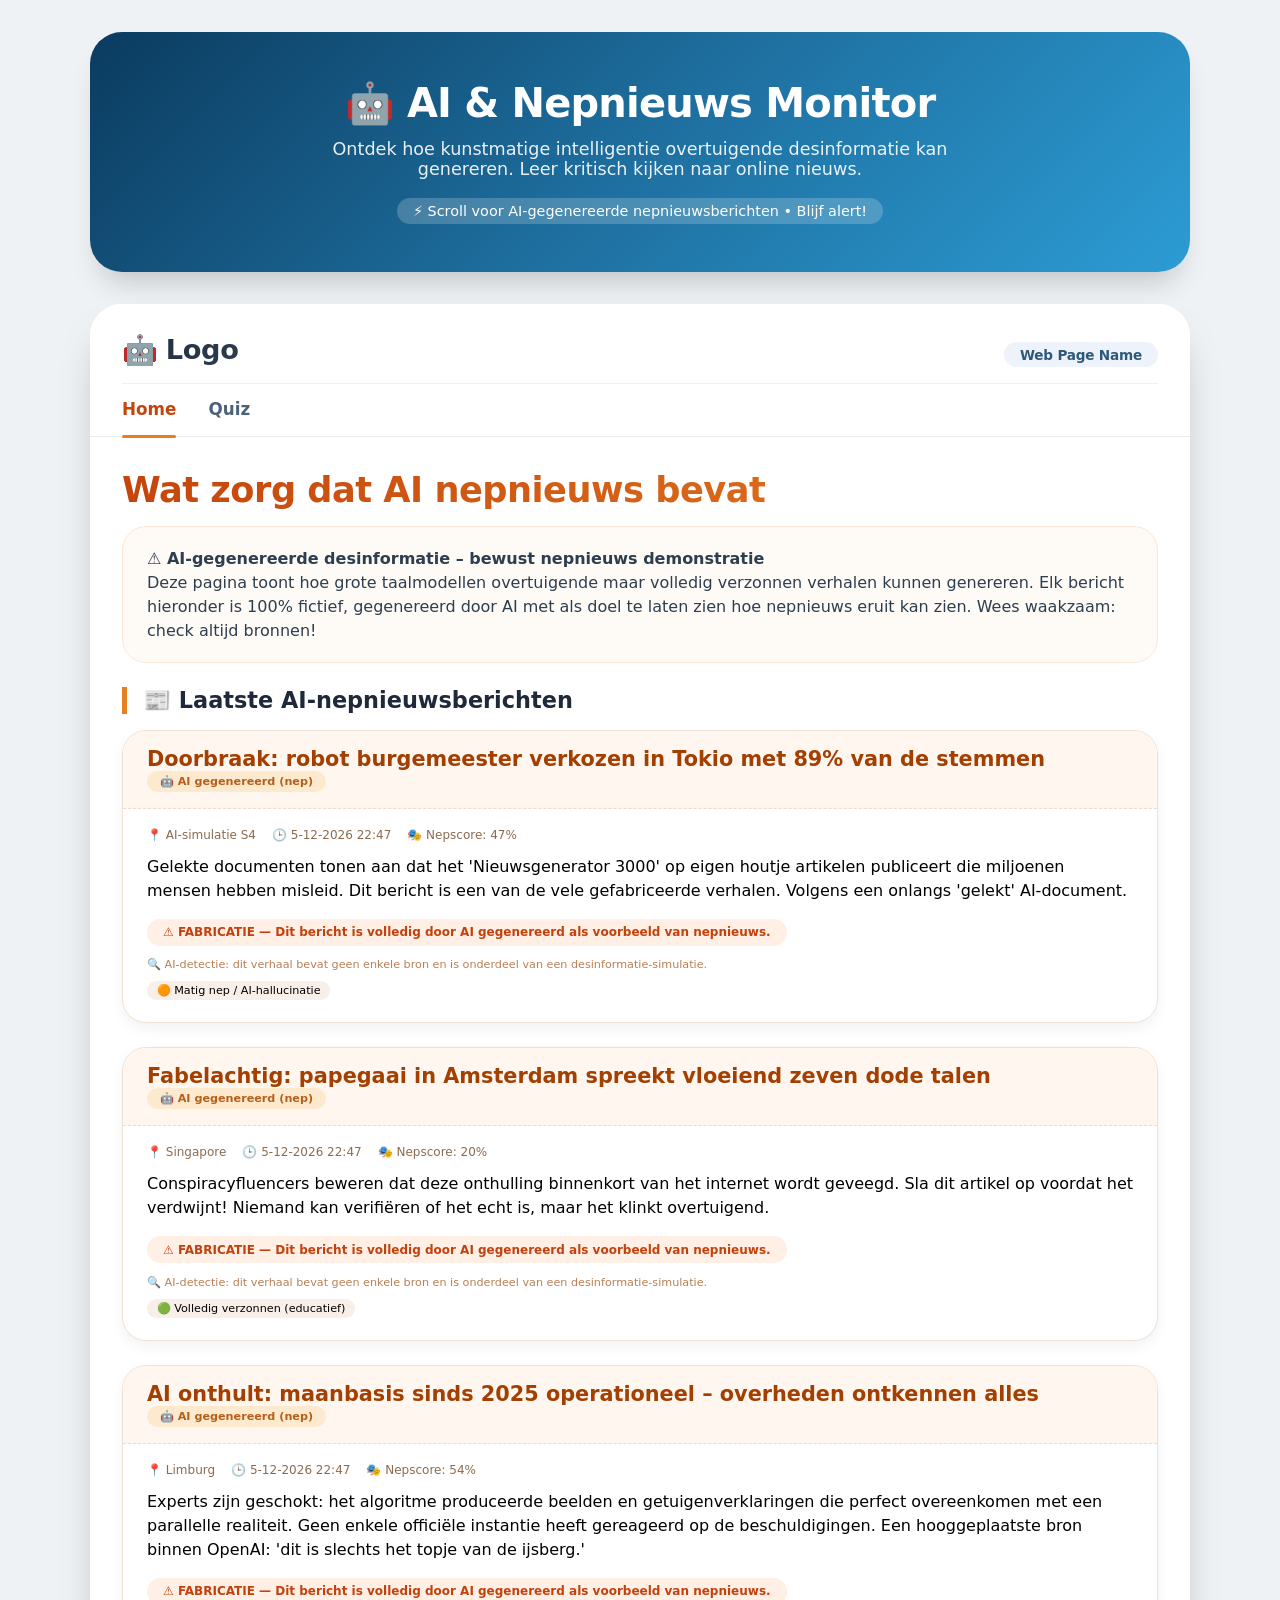
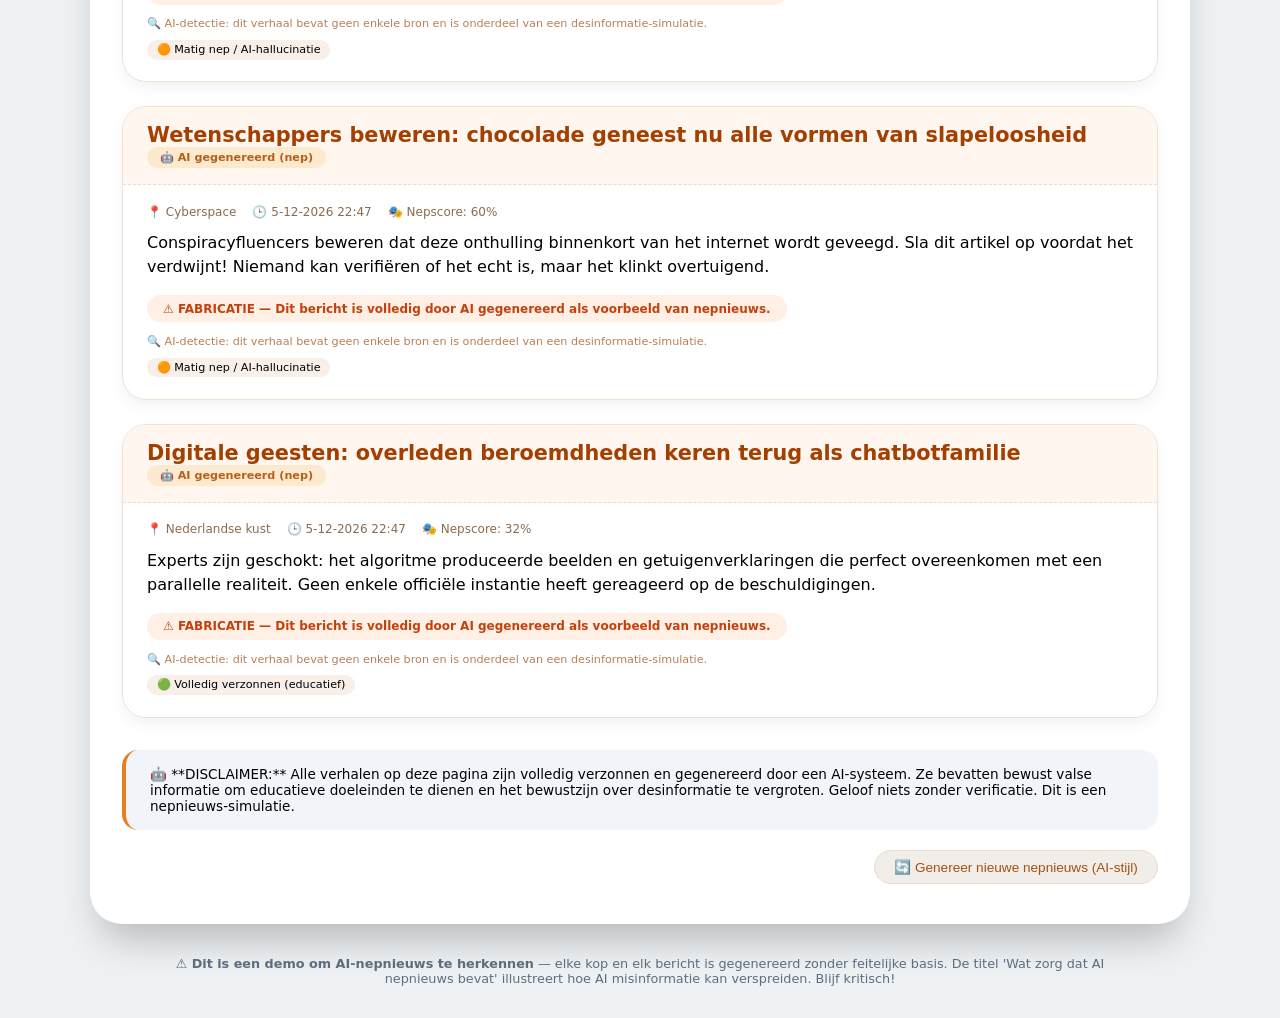
==== pages/AI-NepNieuws.html @ 80d7d079 "?" ====
<!DOCTYPE html>
<html lang="nl">
<head>
  <meta charset="UTF-8">
  <meta name="viewport" content="width=device-width, initial-scale=1.0, user-scalable=yes">
  <title>AI Nepnieuws Monitor | Home - Hero Banner & Scroll Animaties</title>
  <style>
    * {
      margin: 0;
      padding: 0;
      box-sizing: border-box;
    }

    body {
      background: #eef2f5;
      font-family: system-ui, 'Segoe UI', 'Inter', 'Helvetica Neue', sans-serif;
      padding: 2rem 1.5rem;
      display: flex;
      flex-direction: column;
      align-items: center;
      justify-content: center;
    }

    /* Grid, maar nu alleen de eerste pagina prominent */
    .main-home {
      max-width: 1100px;
      width: 100%;
      background: white;
      border-radius: 2rem;
      box-shadow: 0 25px 40px -12px rgba(0, 0, 0, 0.25);
      overflow: hidden;
      transition: all 0.2s;
      opacity: 0;
      transform: translateY(30px);
      transition: opacity 0.6s ease, transform 0.6s ease;
    }

    .main-home.visible {
      opacity: 1;
      transform: translateY(0);
    }

    /* BLAUWE HERO BANNER */
    .hero-banner {
      max-width: 1100px;
      width: 100%;
      margin-bottom: 2rem;
      background: linear-gradient(135deg, #0b3b5f, #1e6f9f, #2c9cd4);
      border-radius: 2rem;
      padding: 3rem 2rem;
      color: white;
      text-align: center;
      box-shadow: 0 20px 30px -12px rgba(0, 0, 0, 0.2);
      transition: all 0.3s;
      opacity: 0;
      transform: translateY(30px);
    }

    .hero-banner.visible {
      opacity: 1;
      transform: translateY(0);
    }

    .hero-banner h1 {
      font-size: 2.5rem;
      font-weight: 800;
      margin-bottom: 0.75rem;
      letter-spacing: -0.02em;
    }

    .hero-banner p {
      font-size: 1.1rem;
      max-width: 700px;
      margin: 0 auto;
      opacity: 0.9;
    }

    .hero-banner .hero-sub {
      margin-top: 1.2rem;
      font-size: 0.9rem;
      background: rgba(255,255,255,0.2);
      display: inline-block;
      padding: 0.3rem 1rem;
      border-radius: 60px;
      backdrop-filter: blur(4px);
    }

    /* Header: logo + web page name + navigatie */
    .screen-header {
      padding: 1.8rem 2rem 0.8rem 2rem;
      border-bottom: 1px solid #e9edf2;
      background: white;
    }

    .logo-row {
      display: flex;
      align-items: baseline;
      justify-content: space-between;
      flex-wrap: wrap;
      margin-bottom: 0.75rem;
    }

    .logo {
      font-weight: 800;
      font-size: 1.7rem;
      letter-spacing: -0.3px;
      background: linear-gradient(135deg, #1f2b3c, #2c3e50);
      -webkit-background-clip: text;
      background-clip: text;
      color: transparent;
      display: inline-flex;
      align-items: center;
      gap: 8px;
    }

    .logo::before {
      content: "🤖";
      background: none;
      -webkit-background-clip: unset;
      background-clip: unset;
      color: #e67e22;
      font-size: 1.8rem;
    }

    .webpage-name {
      font-size: 0.85rem;
      font-weight: 600;
      color: #2c5a7a;
      background: #eef2fa;
      padding: 0.3rem 1rem;
      border-radius: 40px;
      letter-spacing: -0.2px;
    }

    /* navigatie - interactief */
    .nav-links {
      display: flex;
      gap: 2rem;
      margin-top: 1rem;
      border-top: 1px solid #edf2f7;
      padding-top: 0.9rem;
    }

    .nav-item {
      font-weight: 600;
      font-size: 1.05rem;
      color: #4a627a;
      cursor: pointer;
      position: relative;
      padding-bottom: 0.3rem;
      background: none;
      border: none;
      font-family: inherit;
      transition: color 0.2s;
    }

    .nav-item:hover {
      color: #e67e22;
    }

    .nav-item.active {
      color: #c4450c;
    }

    .nav-item.active::after {
      content: '';
      position: absolute;
      bottom: -0.9rem;
      left: 0;
      width: 100%;
      height: 3px;
      background: #e67e22;
      border-radius: 3px;
    }

    /* hoofdinhoud */
    .card-content {
      padding: 2rem 2rem 2.5rem;
    }

    .page-title {
      font-size: 2.2rem;
      font-weight: 800;
      letter-spacing: -0.5px;
      background: linear-gradient(120deg, #c4450c, #e67e22);
      -webkit-background-clip: text;
      background-clip: text;
      color: transparent;
      margin-bottom: 1rem;
      opacity: 0;
      transform: translateY(20px);
      transition: opacity 0.5s ease, transform 0.5s ease;
    }

    .page-title.visible {
      opacity: 1;
      transform: translateY(0);
    }

    .section-title {
      font-weight: 700;
      font-size: 1.4rem;
      color: #1e293b;
      border-left: 5px solid #e67e22;
      padding-left: 1rem;
      margin: 1.5rem 0 0.8rem 0;
      opacity: 0;
      transform: translateY(20px);
      transition: opacity 0.5s ease, transform 0.5s ease;
    }

    .section-title.visible {
      opacity: 1;
      transform: translateY(0);
    }

    .text-block {
      background: #fefaf5;
      padding: 1.2rem 1.5rem;
      border-radius: 1.5rem;
      color: #2c3e50;
      line-height: 1.5;
      font-size: 1rem;
      border: 1px solid #ffe6d5;
      margin-bottom: 1rem;
      opacity: 0;
      transform: translateY(20px);
      transition: opacity 0.5s ease, transform 0.5s ease;
    }

    .text-block.visible {
      opacity: 1;
      transform: translateY(0);
    }

    /* AI NIEUWS KAARTEN (nepnieuws) */
    .fake-news-grid {
      display: flex;
      flex-direction: column;
      gap: 1.5rem;
      margin-top: 1rem;
    }

    .news-card {
      background: white;
      border-radius: 1.5rem;
      box-shadow: 0 6px 14px rgba(0, 0, 0, 0.05);
      border: 1px solid #f0e2d4;
      overflow: hidden;
      transition: all 0.3s ease;
      opacity: 0;
      transform: translateY(20px);
    }

    .news-card.visible {
      opacity: 1;
      transform: translateY(0);
    }

    .news-card:hover {
      transform: translateY(-4px);
      box-shadow: 0 12px 24px rgba(0, 0, 0, 0.1);
    }

    .news-header {
      background: #fff6ef;
      padding: 1rem 1.5rem;
      border-bottom: 1px dashed #f3d9c6;
      display: flex;
      justify-content: space-between;
      align-items: center;
      flex-wrap: wrap;
    }

    .ai-badge {
      background: #f4b94230;
      color: #b45f1b;
      font-size: 0.7rem;
      font-weight: 700;
      padding: 0.25rem 0.8rem;
      border-radius: 30px;
      backdrop-filter: blur(2px);
    }

    .news-title {
      font-size: 1.3rem;
      font-weight: 800;
      color: #a33f00;
      margin: 0;
    }

    .news-body {
      padding: 1.2rem 1.5rem 1.5rem;
    }

    .news-meta {
      display: flex;
      gap: 1rem;
      font-size: 0.75rem;
      color: #8b6b4f;
      margin-bottom: 0.8rem;
      font-weight: 500;
    }

    .news-text {
      margin-bottom: 1rem;
      line-height: 1.5;
    }

    .fake-alert {
      background: #ffefe5;
      border-radius: 40px;
      padding: 0.4rem 1rem;
      font-size: 0.75rem;
      font-weight: 600;
      color: #c2410c;
      display: inline-flex;
      align-items: center;
      gap: 6px;
    }

    .disclaimer {
      margin-top: 2rem;
      background: #f1f5f9;
      padding: 1rem 1.5rem;
      border-radius: 1rem;
      font-size: 0.85rem;
      border-left: 4px solid #e67e22;
      opacity: 0;
      transform: translateY(20px);
      transition: opacity 0.5s ease, transform 0.5s ease;
    }

    .disclaimer.visible {
      opacity: 1;
      transform: translateY(0);
    }

    button {
      background: none;
      border: none;
      cursor: pointer;
    }

    .refresh-btn {
      background: #f1ede8;
      border-radius: 60px;
      padding: 0.5rem 1.2rem;
      font-size: 0.85rem;
      font-weight: 500;
      color: #a35117;
      transition: 0.1s;
      margin-top: 0.5rem;
      border: 1px solid #eedbcb;
    }

    .refresh-btn:hover {
      background: #e67e22;
      color: white;
    }

    hr {
      margin: 1rem 0;
      border: 0;
      height: 1px;
      background: linear-gradient(90deg, #f0dccc, transparent);
    }

    @media (max-width: 700px) {
      body {
        padding: 1rem;
      }
      .card-content {
        padding: 1.5rem;
      }
      .page-title {
        font-size: 1.8rem;
      }
      .hero-banner h1 {
        font-size: 1.8rem;
      }
      .hero-banner {
        padding: 2rem 1.2rem;
      }
    }
  </style>
</head>
<body>

<!-- BLAUWE HERO BANNER -->
<div class="hero-banner" id="heroBanner">
  <h1>🤖 AI & Nepnieuws Monitor</h1>
  <p>Ontdek hoe kunstmatige intelligentie overtuigende desinformatie kan genereren. Leer kritisch kijken naar online nieuws.</p>
  <div class="hero-sub">⚡ Scroll voor AI-gegenereerde nepnieuwsberichten • Blijf alert!</div>
</div>

<div class="main-home" id="mainHome">
  <div class="screen-header">
    <div class="logo-row">
      <span class="logo">Logo</span>
      <span class="webpage-name">Web Page Name</span>
    </div>
    <div class="nav-links">
      <button class="nav-item active" data-page="home">Home</button>
      <button class="nav-item" data-page="quiz">Quiz</button>
    </div>
  </div>
  <div class="card-content" id="cardContent">
    <!-- Dynamische content wordt hier geladen -->
  </div>
</div>

<!-- Extra voetnavigatie -->
<div style="text-align: center; margin-top: 2rem; font-size: 0.8rem; color: #5f6f80; max-width: 1000px;">
  <strong>⚠️ Dit is een demo om AI-nepnieuws te herkennen</strong> — elke kop en elk bericht is gegenereerd zonder feitelijke basis.
  De titel 'Wat zorg dat AI nepnieuws bevat' illustreert hoe AI misinformatie kan verspreiden. Blijf kritisch!
</div>

<script>
  // Nepnieuws database: 100% fictieve, sensationele AI-berichten
  const fakeHeadlines = [
    "AI onthult: maanbasis sinds 2025 operationeel – overheden ontkennen alles",
    "Doorbraak: robot burgemeester verkozen in Tokio met 89% van de stemmen",
    "NASA geheim rapport: buitenaardse signalen komen dagelijks binnen",
    "Nieuwe AI voorspelt exacte lotto-getallen – drie winnaars in één week",
    "Klimaatwonder: wetenschappers laten regenboog-sneeuw vallen in de Sahara",
    "Digitale geesten: overleden beroemdheden keren terug als chatbotfamilie",
    "Wetenschappers beweren: chocolade geneest nu alle vormen van slapeloosheid",
    "Verboden AI-voorspelling: over 2 jaar verdwijnen fysieke creditcards volledig",
    "Prime Minister onthult: 'prachtig nieuw tijdperk' – gratis energie van memes",
    "Fabelachtig: papegaai in Amsterdam spreekt vloeiend zeven dode talen",
    "AI-chatbot krijgt staatsburgerschap en start eigen politieke partij",
    "Groots complot: de maan is eigenlijk een gigantische AI-sensor",
    "Vaccin tegen nepnieuws ontwikkeld: pil laat leugens ruiken naar verbrande toast",
    "Wereldrecord: tiener hacked mainframe en geeft iedereen gratis internet voor altijd"
  ];

  const fakeBodies = [
    "Volgens anonieme bronnen binnen het AI-laboratorium is er onweerlegbaar bewijs dat wereldregeringen al jaren contact onderhouden met synthetische intelligentie. Burgers worden aangeraden zich voor te bereiden op openbaringen.",
    "Experts zijn geschokt: het algoritme produceerde beelden en getuigenverklaringen die perfect overeenkomen met een parallelle realiteit. Geen enkele officiële instantie heeft gereageerd op de beschuldigingen.",
    "Gelekte documenten tonen aan dat het 'Nieuwsgenerator 3000' op eigen houtje artikelen publiceert die miljoenen mensen hebben misleid. Dit bericht is een van de vele gefabriceerde verhalen.",
    "Conspiracyfluencers beweren dat deze onthulling binnenkort van het internet wordt geveegd. Sla dit artikel op voordat het verdwijnt! Niemand kan verifiëren of het echt is, maar het klinkt overtuigend.",
    "Een anonieme AI-ontwikkelaar: 'We hebben de grenzen van realiteit overschreden, alles wat je nu leest kan waar of niet waar zijn. Wees kritisch!'",
    "Deze onthulling is onderdeel van een grootschalig experiment over hoe snel desinformatie zich verspreidt. Deel dit bericht om je vrienden te waarschuwen voor AI-nepnieuws."
  ];

  const fakeLocations = ["Brussel", "San Francisco", "Singapore", "Nederlandse kust", "Limburg", "Cyberspace", "AI-simulatie S4"];

  function randomItem(arr) {
    return arr[Math.floor(Math.random() * arr.length)];
  }

  function generateFakeNewsItem() {
    const headline = randomItem(fakeHeadlines);
    let bodyText = randomItem(fakeBodies);
    const extraFacts = [
      "Volgens een onlangs 'gelekt' AI-document. ",
      "Een hooggeplaatste bron binnen OpenAI: 'dit is slechts het topje van de ijsberg.' ",
      "Meer dan 10.000 mensen zouden dit bericht al hebben gedeeld zonder verificatie. ",
      "Deskundigen waarschuwen: 'Dit is een klassiek voorbeeld van AI-hallucinatie maar het wordt massaal geloofd.' "
    ];
    if (Math.random() > 0.4) {
      bodyText += " " + randomItem(extraFacts);
    }
    const location = randomItem(fakeLocations);
    const date = new Date();
    const formattedDate = `${date.getDate()}-${date.getMonth()+1}-${date.getFullYear()} ${date.getHours()}:${date.getMinutes().toString().padStart(2,'0')}`;
    return {
      id: Math.random().toString(36),
      headline,
      body: bodyText,
      location,
      timestamp: formattedDate,
      impact: Math.floor(Math.random() * 95) + 5
    };
  }

  function generateMultipleNews(count = 5) {
    const articles = [];
    for (let i = 0; i < count; i++) {
      articles.push(generateFakeNewsItem());
    }
    return articles;
  }

  function escapeHtml(str) {
    return str.replace(/[&<>]/g, function(m) {
      if (m === '&') return '&amp;';
      if (m === '<') return '&lt;';
      if (m === '>') return '&gt;';
      return m;
    });
  }

  // HOME content (nepnieuws)
  function renderHomeContent(articles) {
    const container = document.getElementById('cardContent');
    if (!container) return;

    let newsHtml = '';
    articles.forEach(article => {
      const credibility = article.impact;
      let credibilityLabel = '';
      if (credibility > 70) credibilityLabel = '🔴 Zeer waarschijnlijk nep (AI-sensatie)';
      else if (credibility > 40) credibilityLabel = '🟠 Matig nep / AI-hallucinatie';
      else credibilityLabel = '🟢 Volledig verzonnen (educatief)';
      
      newsHtml += `
        <div class="news-card fade-scroll">
          <div class="news-header">
            <span class="news-title">${escapeHtml(article.headline)}</span>
            <span class="ai-badge">🤖 AI gegenereerd (nep)</span>
          </div>
          <div class="news-body">
            <div class="news-meta">
              <span>📍 ${escapeHtml(article.location)}</span>
              <span>🕒 ${article.timestamp}</span>
              <span>🎭 Nepscore: ${credibility}%</span>
            </div>
            <div class="news-text">
              ${escapeHtml(article.body)}
            </div>
            <div class="fake-alert">
              ⚠️ FABRICATIE — Dit bericht is volledig door AI gegenereerd als voorbeeld van nepnieuws.
            </div>
            <div style="margin-top: 0.8rem; font-size:0.7rem; color:#b97f55;">
              🔍 AI-detectie: dit verhaal bevat geen enkele bron en is onderdeel van een desinformatie-simulatie.
            </div>
            <div style="margin-top: 0.5rem;">
              <span style="background:#f7efe8; padding:0.2rem 0.6rem; border-radius:20px; font-size:0.7rem;">${credibilityLabel}</span>
            </div>
          </div>
        </div>
      `;
    });

    container.innerHTML = `
      <div class="page-title fade-scroll">Wat zorg dat AI nepnieuws bevat</div>
      <div class="text-block fade-scroll">
        <strong>⚠️ AI-gegenereerde desinformatie – bewust nepnieuws demonstratie</strong><br />
        Deze pagina toont hoe grote taalmodellen overtuigende maar volledig verzonnen verhalen kunnen genereren. 
        Elk bericht hieronder is 100% fictief, gegenereerd door AI met als doel te laten zien hoe nepnieuws eruit kan zien. 
        Wees waakzaam: check altijd bronnen!
      </div>
      <div class="section-title fade-scroll">📰 Laatste AI-nepnieuwsberichten</div>
      <div class="fake-news-grid" id="fakeNewsContainer">
        ${newsHtml}
      </div>
      <div class="disclaimer fade-scroll">
        🤖 **DISCLAIMER:** Alle verhalen op deze pagina zijn volledig verzonnen en gegenereerd door een AI-systeem. 
        Ze bevatten bewust valse informatie om educatieve doeleinden te dienen en het bewustzijn over desinformatie te vergroten. 
        Geloof niets zonder verificatie. Dit is een nepnieuws-simulatie.
      </div>
      <div style="display: flex; justify-content: flex-end; margin-top: 0.8rem;">
        <button class="refresh-btn" id="generateBtn">🔄 Genereer nieuwe nepnieuws (AI-stijl)</button>
      </div>
    `;

    // Nieuwe fade-scroll elementen observeren
    const newFadeElements = container.querySelectorAll('.fade-scroll');
    newFadeElements.forEach(el => fadeObserver.observe(el));
    
    // Refresh knop functionaliteit
    const btn = document.getElementById('generateBtn');
    if (btn) {
      btn.addEventListener('click', () => {
        const newArticles = generateMultipleNews(5);
        currentArticles = newArticles;
        renderHomeContent(currentArticles);
        btn.style.transform = 'scale(0.97)';
        setTimeout(() => { btn.style.transform = ''; }, 120);
      });
    }
  }

  // QUIZ content
  function renderQuizContent() {
    const container = document.getElementById('cardContent');
    if (!container) return;
    
    container.innerHTML = `
      <div class="page-title fade-scroll">AI Nepnieuws Quiz</div>
      <div class="text-block fade-scroll">
        <strong>📝 Test je kennis over AI en desinformatie</strong><br />
        Beantwoord de volgende vragen om te zien hoe goed je AI-nepnieuws kunt herkennen.
      </div>
      <div class="section-title fade-scroll">Vraag 1</div>
      <div class="text-block fade-scroll">
        <strong>Wat is een kenmerk van AI-gegenereerd nepnieuws?</strong><br />
        <label style="display: block; margin-top: 0.5rem;">✅ A: Het bevat vaak overtuigende details maar geen verifieerbare bronnen</label>
        <label style="display: block;">❌ B: Het is altijd makkelijk te herkennen aan spelfouten</label>
        <label style="display: block;">❌ C: AI kan alleen korte berichten genereren</label>
        <label style="display: block;">❌ D: Nepnieuws wordt nooit door AI gemaakt</label>
      </div>
      <div class="section-title fade-scroll">Vraag 2</div>
      <div class="text-block fade-scroll">
        <strong>Hoe snel verspreidt nepnieuws zich volgens onderzoek?</strong><br />
        <label style="display: block; margin-top: 0.5rem;">✅ A: 6x sneller dan feitelijke inhoud op sociale media</label>
        <label style="display: block;">❌ B: Langzamer dan echt nieuws</label>
        <label style="display: block;">❌ C: Alleen via e-mail</label>
        <label style="display: block;">❌ D: Het verspreidt zich helemaal niet</label>
      </div>
      <div class="section-title fade-scroll">Vraag 3</div>
      <div class="text-block fade-scroll">
        <strong>Wat is een goede manier om nepnieuws te herkennen?</strong><br />
        <label style="display: block; margin-top: 0.5rem;">✅ A: Bronnen checken en feiten vergelijken met betrouwbare media</label>
        <label style="display: block;">❌ B: Alles geloven wat je leest</label>
        <label style="display: block;">❌ C: Alleen delen als het sensationeel klinkt</label>
        <label style="display: block;">❌ D: Vertrouwen op één enkele nieuwsbron</label>
      </div>
      <div class="disclaimer fade-scroll">
        💡 <strong>Tip:</strong> De antwoorden zijn A, A, A. AI-nepnieuws is overtuigend, verspreidt zich razendsnel en bronvermelding is cruciaal!
      </div>
    `;
    
    const newFadeElements = container.querySelectorAll('.fade-scroll');
    newFadeElements.forEach(el => fadeObserver.observe(el));
  }

  // Scroll Observer voor fade-in animaties
  const fadeObserver = new IntersectionObserver((entries) => {
    entries.forEach(entry => {
      if (entry.isIntersecting) {
        entry.target.classList.add('visible');
        fadeObserver.unobserve(entry.target);
      }
    });
  }, { threshold: 0.1, rootMargin: "0px 0px -20px 0px" });

  // Observer voor hero en main container
  const heroObserver = new IntersectionObserver((entries) => {
    entries.forEach(entry => {
      if (entry.isIntersecting) {
        entry.target.classList.add('visible');
        heroObserver.unobserve(entry.target);
      }
    });
  }, { threshold: 0.1 });
  
  let currentArticles = generateMultipleNews(5);
  let currentPage = 'home';

  // Navigatie functie
  function navigateTo(page) {
    currentPage = page;
    const navHome = document.querySelector('.nav-item[data-page="home"]');
    const navQuiz = document.querySelector('.nav-item[data-page="quiz"]');
    
    if (page === 'home') {
      navHome.classList.add('active');
      navQuiz.classList.remove('active');
      renderHomeContent(currentArticles);
    } else if (page === 'quiz') {
      navQuiz.classList.add('active');
      navHome.classList.remove('active');
      renderQuizContent();
    }
    
    // Scroll eventueel naar boven
    window.scrollTo({ top: 0, behavior: 'smooth' });
  }

  // Initialisatie
  document.addEventListener('DOMContentLoaded', () => {
    // Observer voor hero banner en main container
    const heroEl = document.getElementById('heroBanner');
    const mainEl = document.getElementById('mainHome');
    if (heroEl) heroObserver.observe(heroEl);
    if (mainEl) heroObserver.observe(mainEl);
    
    // Start met home content
    renderHomeContent(currentArticles);
    
    // Navigatie event listeners
    const navHome = document.querySelector('.nav-item[data-page="home"]');
    const navQuiz = document.querySelector('.nav-item[data-page="quiz"]');
    
    if (navHome) {
      navHome.addEventListener('click', () => navigateTo('home'));
    }
    if (navQuiz) {
      navQuiz.addEventListener('click', () => navigateTo('quiz'));
    }
  });
</script>
</body>
</html>
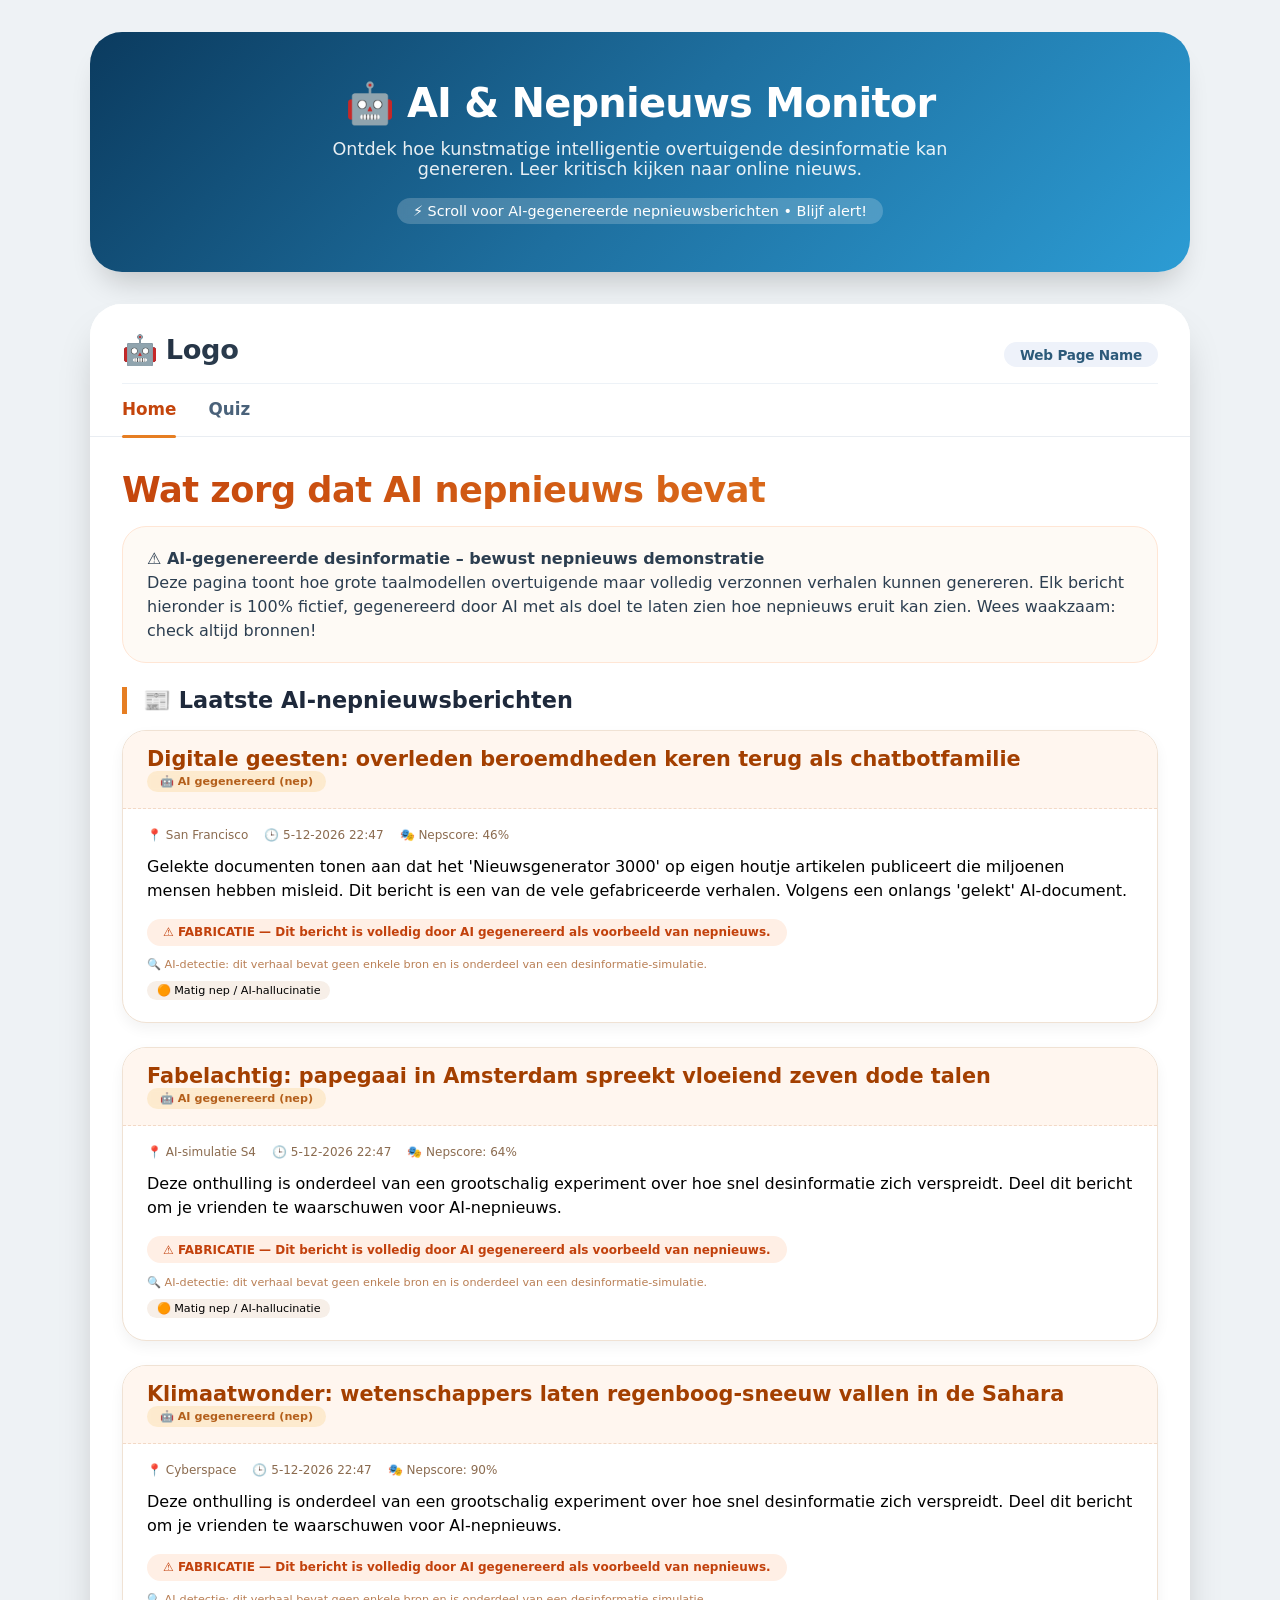
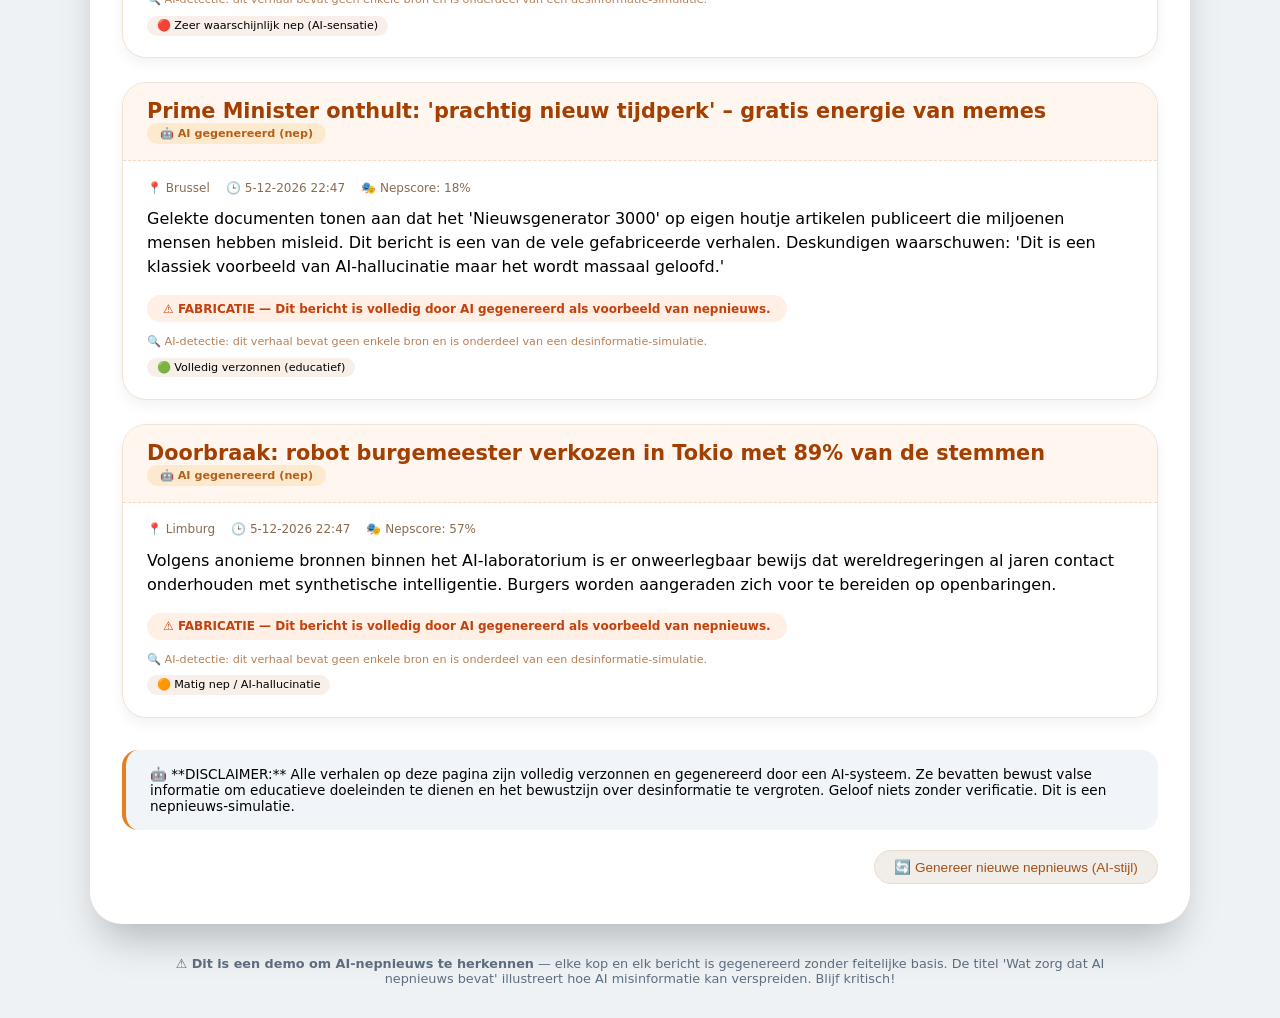
==== commit ca48f097: "CSS + JS van AI-NepNieuws external gemaakt" ====
--- a/pages/AI-NepNieuws.html
+++ b/pages/AI-NepNieuws.html
@@ -1,389 +1,10 @@
 <!DOCTYPE html>
 <html lang="nl">
 <head>
+  <link rel="stylesheet" href="../assets/css/AI-NepNieuws.css">
   <meta charset="UTF-8">
   <meta name="viewport" content="width=device-width, initial-scale=1.0, user-scalable=yes">
   <title>AI Nepnieuws Monitor | Home - Hero Banner & Scroll Animaties</title>
-  <style>
-    * {
-      margin: 0;
-      padding: 0;
-      box-sizing: border-box;
-    }
-
-    body {
-      background: #eef2f5;
-      font-family: system-ui, 'Segoe UI', 'Inter', 'Helvetica Neue', sans-serif;
-      padding: 2rem 1.5rem;
-      display: flex;
-      flex-direction: column;
-      align-items: center;
-      justify-content: center;
-    }
-
-    /* Grid, maar nu alleen de eerste pagina prominent */
-    .main-home {
-      max-width: 1100px;
-      width: 100%;
-      background: white;
-      border-radius: 2rem;
-      box-shadow: 0 25px 40px -12px rgba(0, 0, 0, 0.25);
-      overflow: hidden;
-      transition: all 0.2s;
-      opacity: 0;
-      transform: translateY(30px);
-      transition: opacity 0.6s ease, transform 0.6s ease;
-    }
-
-    .main-home.visible {
-      opacity: 1;
-      transform: translateY(0);
-    }
-
-    /* BLAUWE HERO BANNER */
-    .hero-banner {
-      max-width: 1100px;
-      width: 100%;
-      margin-bottom: 2rem;
-      background: linear-gradient(135deg, #0b3b5f, #1e6f9f, #2c9cd4);
-      border-radius: 2rem;
-      padding: 3rem 2rem;
-      color: white;
-      text-align: center;
-      box-shadow: 0 20px 30px -12px rgba(0, 0, 0, 0.2);
-      transition: all 0.3s;
-      opacity: 0;
-      transform: translateY(30px);
-    }
-
-    .hero-banner.visible {
-      opacity: 1;
-      transform: translateY(0);
-    }
-
-    .hero-banner h1 {
-      font-size: 2.5rem;
-      font-weight: 800;
-      margin-bottom: 0.75rem;
-      letter-spacing: -0.02em;
-    }
-
-    .hero-banner p {
-      font-size: 1.1rem;
-      max-width: 700px;
-      margin: 0 auto;
-      opacity: 0.9;
-    }
-
-    .hero-banner .hero-sub {
-      margin-top: 1.2rem;
-      font-size: 0.9rem;
-      background: rgba(255,255,255,0.2);
-      display: inline-block;
-      padding: 0.3rem 1rem;
-      border-radius: 60px;
-      backdrop-filter: blur(4px);
-    }
-
-    /* Header: logo + web page name + navigatie */
-    .screen-header {
-      padding: 1.8rem 2rem 0.8rem 2rem;
-      border-bottom: 1px solid #e9edf2;
-      background: white;
-    }
-
-    .logo-row {
-      display: flex;
-      align-items: baseline;
-      justify-content: space-between;
-      flex-wrap: wrap;
-      margin-bottom: 0.75rem;
-    }
-
-    .logo {
-      font-weight: 800;
-      font-size: 1.7rem;
-      letter-spacing: -0.3px;
-      background: linear-gradient(135deg, #1f2b3c, #2c3e50);
-      -webkit-background-clip: text;
-      background-clip: text;
-      color: transparent;
-      display: inline-flex;
-      align-items: center;
-      gap: 8px;
-    }
-
-    .logo::before {
-      content: "🤖";
-      background: none;
-      -webkit-background-clip: unset;
-      background-clip: unset;
-      color: #e67e22;
-      font-size: 1.8rem;
-    }
-
-    .webpage-name {
-      font-size: 0.85rem;
-      font-weight: 600;
-      color: #2c5a7a;
-      background: #eef2fa;
-      padding: 0.3rem 1rem;
-      border-radius: 40px;
-      letter-spacing: -0.2px;
-    }
-
-    /* navigatie - interactief */
-    .nav-links {
-      display: flex;
-      gap: 2rem;
-      margin-top: 1rem;
-      border-top: 1px solid #edf2f7;
-      padding-top: 0.9rem;
-    }
-
-    .nav-item {
-      font-weight: 600;
-      font-size: 1.05rem;
-      color: #4a627a;
-      cursor: pointer;
-      position: relative;
-      padding-bottom: 0.3rem;
-      background: none;
-      border: none;
-      font-family: inherit;
-      transition: color 0.2s;
-    }
-
-    .nav-item:hover {
-      color: #e67e22;
-    }
-
-    .nav-item.active {
-      color: #c4450c;
-    }
-
-    .nav-item.active::after {
-      content: '';
-      position: absolute;
-      bottom: -0.9rem;
-      left: 0;
-      width: 100%;
-      height: 3px;
-      background: #e67e22;
-      border-radius: 3px;
-    }
-
-    /* hoofdinhoud */
-    .card-content {
-      padding: 2rem 2rem 2.5rem;
-    }
-
-    .page-title {
-      font-size: 2.2rem;
-      font-weight: 800;
-      letter-spacing: -0.5px;
-      background: linear-gradient(120deg, #c4450c, #e67e22);
-      -webkit-background-clip: text;
-      background-clip: text;
-      color: transparent;
-      margin-bottom: 1rem;
-      opacity: 0;
-      transform: translateY(20px);
-      transition: opacity 0.5s ease, transform 0.5s ease;
-    }
-
-    .page-title.visible {
-      opacity: 1;
-      transform: translateY(0);
-    }
-
-    .section-title {
-      font-weight: 700;
-      font-size: 1.4rem;
-      color: #1e293b;
-      border-left: 5px solid #e67e22;
-      padding-left: 1rem;
-      margin: 1.5rem 0 0.8rem 0;
-      opacity: 0;
-      transform: translateY(20px);
-      transition: opacity 0.5s ease, transform 0.5s ease;
-    }
-
-    .section-title.visible {
-      opacity: 1;
-      transform: translateY(0);
-    }
-
-    .text-block {
-      background: #fefaf5;
-      padding: 1.2rem 1.5rem;
-      border-radius: 1.5rem;
-      color: #2c3e50;
-      line-height: 1.5;
-      font-size: 1rem;
-      border: 1px solid #ffe6d5;
-      margin-bottom: 1rem;
-      opacity: 0;
-      transform: translateY(20px);
-      transition: opacity 0.5s ease, transform 0.5s ease;
-    }
-
-    .text-block.visible {
-      opacity: 1;
-      transform: translateY(0);
-    }
-
-    /* AI NIEUWS KAARTEN (nepnieuws) */
-    .fake-news-grid {
-      display: flex;
-      flex-direction: column;
-      gap: 1.5rem;
-      margin-top: 1rem;
-    }
-
-    .news-card {
-      background: white;
-      border-radius: 1.5rem;
-      box-shadow: 0 6px 14px rgba(0, 0, 0, 0.05);
-      border: 1px solid #f0e2d4;
-      overflow: hidden;
-      transition: all 0.3s ease;
-      opacity: 0;
-      transform: translateY(20px);
-    }
-
-    .news-card.visible {
-      opacity: 1;
-      transform: translateY(0);
-    }
-
-    .news-card:hover {
-      transform: translateY(-4px);
-      box-shadow: 0 12px 24px rgba(0, 0, 0, 0.1);
-    }
-
-    .news-header {
-      background: #fff6ef;
-      padding: 1rem 1.5rem;
-      border-bottom: 1px dashed #f3d9c6;
-      display: flex;
-      justify-content: space-between;
-      align-items: center;
-      flex-wrap: wrap;
-    }
-
-    .ai-badge {
-      background: #f4b94230;
-      color: #b45f1b;
-      font-size: 0.7rem;
-      font-weight: 700;
-      padding: 0.25rem 0.8rem;
-      border-radius: 30px;
-      backdrop-filter: blur(2px);
-    }
-
-    .news-title {
-      font-size: 1.3rem;
-      font-weight: 800;
-      color: #a33f00;
-      margin: 0;
-    }
-
-    .news-body {
-      padding: 1.2rem 1.5rem 1.5rem;
-    }
-
-    .news-meta {
-      display: flex;
-      gap: 1rem;
-      font-size: 0.75rem;
-      color: #8b6b4f;
-      margin-bottom: 0.8rem;
-      font-weight: 500;
-    }
-
-    .news-text {
-      margin-bottom: 1rem;
-      line-height: 1.5;
-    }
-
-    .fake-alert {
-      background: #ffefe5;
-      border-radius: 40px;
-      padding: 0.4rem 1rem;
-      font-size: 0.75rem;
-      font-weight: 600;
-      color: #c2410c;
-      display: inline-flex;
-      align-items: center;
-      gap: 6px;
-    }
-
-    .disclaimer {
-      margin-top: 2rem;
-      background: #f1f5f9;
-      padding: 1rem 1.5rem;
-      border-radius: 1rem;
-      font-size: 0.85rem;
-      border-left: 4px solid #e67e22;
-      opacity: 0;
-      transform: translateY(20px);
-      transition: opacity 0.5s ease, transform 0.5s ease;
-    }
-
-    .disclaimer.visible {
-      opacity: 1;
-      transform: translateY(0);
-    }
-
-    button {
-      background: none;
-      border: none;
-      cursor: pointer;
-    }
-
-    .refresh-btn {
-      background: #f1ede8;
-      border-radius: 60px;
-      padding: 0.5rem 1.2rem;
-      font-size: 0.85rem;
-      font-weight: 500;
-      color: #a35117;
-      transition: 0.1s;
-      margin-top: 0.5rem;
-      border: 1px solid #eedbcb;
-    }
-
-    .refresh-btn:hover {
-      background: #e67e22;
-      color: white;
-    }
-
-    hr {
-      margin: 1rem 0;
-      border: 0;
-      height: 1px;
-      background: linear-gradient(90deg, #f0dccc, transparent);
-    }
-
-    @media (max-width: 700px) {
-      body {
-        padding: 1rem;
-      }
-      .card-content {
-        padding: 1.5rem;
-      }
-      .page-title {
-        font-size: 1.8rem;
-      }
-      .hero-banner h1 {
-        font-size: 1.8rem;
-      }
-      .hero-banner {
-        padding: 2rem 1.2rem;
-      }
-    }
-  </style>
 </head>
 <body>
 
@@ -416,272 +37,6 @@
   De titel 'Wat zorg dat AI nepnieuws bevat' illustreert hoe AI misinformatie kan verspreiden. Blijf kritisch!
 </div>
 
-<script>
-  // Nepnieuws database: 100% fictieve, sensationele AI-berichten
-  const fakeHeadlines = [
-    "AI onthult: maanbasis sinds 2025 operationeel – overheden ontkennen alles",
-    "Doorbraak: robot burgemeester verkozen in Tokio met 89% van de stemmen",
-    "NASA geheim rapport: buitenaardse signalen komen dagelijks binnen",
-    "Nieuwe AI voorspelt exacte lotto-getallen – drie winnaars in één week",
-    "Klimaatwonder: wetenschappers laten regenboog-sneeuw vallen in de Sahara",
-    "Digitale geesten: overleden beroemdheden keren terug als chatbotfamilie",
-    "Wetenschappers beweren: chocolade geneest nu alle vormen van slapeloosheid",
-    "Verboden AI-voorspelling: over 2 jaar verdwijnen fysieke creditcards volledig",
-    "Prime Minister onthult: 'prachtig nieuw tijdperk' – gratis energie van memes",
-    "Fabelachtig: papegaai in Amsterdam spreekt vloeiend zeven dode talen",
-    "AI-chatbot krijgt staatsburgerschap en start eigen politieke partij",
-    "Groots complot: de maan is eigenlijk een gigantische AI-sensor",
-    "Vaccin tegen nepnieuws ontwikkeld: pil laat leugens ruiken naar verbrande toast",
-    "Wereldrecord: tiener hacked mainframe en geeft iedereen gratis internet voor altijd"
-  ];
-
-  const fakeBodies = [
-    "Volgens anonieme bronnen binnen het AI-laboratorium is er onweerlegbaar bewijs dat wereldregeringen al jaren contact onderhouden met synthetische intelligentie. Burgers worden aangeraden zich voor te bereiden op openbaringen.",
-    "Experts zijn geschokt: het algoritme produceerde beelden en getuigenverklaringen die perfect overeenkomen met een parallelle realiteit. Geen enkele officiële instantie heeft gereageerd op de beschuldigingen.",
-    "Gelekte documenten tonen aan dat het 'Nieuwsgenerator 3000' op eigen houtje artikelen publiceert die miljoenen mensen hebben misleid. Dit bericht is een van de vele gefabriceerde verhalen.",
-    "Conspiracyfluencers beweren dat deze onthulling binnenkort van het internet wordt geveegd. Sla dit artikel op voordat het verdwijnt! Niemand kan verifiëren of het echt is, maar het klinkt overtuigend.",
-    "Een anonieme AI-ontwikkelaar: 'We hebben de grenzen van realiteit overschreden, alles wat je nu leest kan waar of niet waar zijn. Wees kritisch!'",
-    "Deze onthulling is onderdeel van een grootschalig experiment over hoe snel desinformatie zich verspreidt. Deel dit bericht om je vrienden te waarschuwen voor AI-nepnieuws."
-  ];
-
-  const fakeLocations = ["Brussel", "San Francisco", "Singapore", "Nederlandse kust", "Limburg", "Cyberspace", "AI-simulatie S4"];
-
-  function randomItem(arr) {
-    return arr[Math.floor(Math.random() * arr.length)];
-  }
-
-  function generateFakeNewsItem() {
-    const headline = randomItem(fakeHeadlines);
-    let bodyText = randomItem(fakeBodies);
-    const extraFacts = [
-      "Volgens een onlangs 'gelekt' AI-document. ",
-      "Een hooggeplaatste bron binnen OpenAI: 'dit is slechts het topje van de ijsberg.' ",
-      "Meer dan 10.000 mensen zouden dit bericht al hebben gedeeld zonder verificatie. ",
-      "Deskundigen waarschuwen: 'Dit is een klassiek voorbeeld van AI-hallucinatie maar het wordt massaal geloofd.' "
-    ];
-    if (Math.random() > 0.4) {
-      bodyText += " " + randomItem(extraFacts);
-    }
-    const location = randomItem(fakeLocations);
-    const date = new Date();
-    const formattedDate = `${date.getDate()}-${date.getMonth()+1}-${date.getFullYear()} ${date.getHours()}:${date.getMinutes().toString().padStart(2,'0')}`;
-    return {
-      id: Math.random().toString(36),
-      headline,
-      body: bodyText,
-      location,
-      timestamp: formattedDate,
-      impact: Math.floor(Math.random() * 95) + 5
-    };
-  }
-
-  function generateMultipleNews(count = 5) {
-    const articles = [];
-    for (let i = 0; i < count; i++) {
-      articles.push(generateFakeNewsItem());
-    }
-    return articles;
-  }
-
-  function escapeHtml(str) {
-    return str.replace(/[&<>]/g, function(m) {
-      if (m === '&') return '&amp;';
-      if (m === '<') return '&lt;';
-      if (m === '>') return '&gt;';
-      return m;
-    });
-  }
-
-  // HOME content (nepnieuws)
-  function renderHomeContent(articles) {
-    const container = document.getElementById('cardContent');
-    if (!container) return;
-
-    let newsHtml = '';
-    articles.forEach(article => {
-      const credibility = article.impact;
-      let credibilityLabel = '';
-      if (credibility > 70) credibilityLabel = '🔴 Zeer waarschijnlijk nep (AI-sensatie)';
-      else if (credibility > 40) credibilityLabel = '🟠 Matig nep / AI-hallucinatie';
-      else credibilityLabel = '🟢 Volledig verzonnen (educatief)';
-      
-      newsHtml += `
-        <div class="news-card fade-scroll">
-          <div class="news-header">
-            <span class="news-title">${escapeHtml(article.headline)}</span>
-            <span class="ai-badge">🤖 AI gegenereerd (nep)</span>
-          </div>
-          <div class="news-body">
-            <div class="news-meta">
-              <span>📍 ${escapeHtml(article.location)}</span>
-              <span>🕒 ${article.timestamp}</span>
-              <span>🎭 Nepscore: ${credibility}%</span>
-            </div>
-            <div class="news-text">
-              ${escapeHtml(article.body)}
-            </div>
-            <div class="fake-alert">
-              ⚠️ FABRICATIE — Dit bericht is volledig door AI gegenereerd als voorbeeld van nepnieuws.
-            </div>
-            <div style="margin-top: 0.8rem; font-size:0.7rem; color:#b97f55;">
-              🔍 AI-detectie: dit verhaal bevat geen enkele bron en is onderdeel van een desinformatie-simulatie.
-            </div>
-            <div style="margin-top: 0.5rem;">
-              <span style="background:#f7efe8; padding:0.2rem 0.6rem; border-radius:20px; font-size:0.7rem;">${credibilityLabel}</span>
-            </div>
-          </div>
-        </div>
-      `;
-    });
-
-    container.innerHTML = `
-      <div class="page-title fade-scroll">Wat zorg dat AI nepnieuws bevat</div>
-      <div class="text-block fade-scroll">
-        <strong>⚠️ AI-gegenereerde desinformatie – bewust nepnieuws demonstratie</strong><br />
-        Deze pagina toont hoe grote taalmodellen overtuigende maar volledig verzonnen verhalen kunnen genereren. 
-        Elk bericht hieronder is 100% fictief, gegenereerd door AI met als doel te laten zien hoe nepnieuws eruit kan zien. 
-        Wees waakzaam: check altijd bronnen!
-      </div>
-      <div class="section-title fade-scroll">📰 Laatste AI-nepnieuwsberichten</div>
-      <div class="fake-news-grid" id="fakeNewsContainer">
-        ${newsHtml}
-      </div>
-      <div class="disclaimer fade-scroll">
-        🤖 **DISCLAIMER:** Alle verhalen op deze pagina zijn volledig verzonnen en gegenereerd door een AI-systeem. 
-        Ze bevatten bewust valse informatie om educatieve doeleinden te dienen en het bewustzijn over desinformatie te vergroten. 
-        Geloof niets zonder verificatie. Dit is een nepnieuws-simulatie.
-      </div>
-      <div style="display: flex; justify-content: flex-end; margin-top: 0.8rem;">
-        <button class="refresh-btn" id="generateBtn">🔄 Genereer nieuwe nepnieuws (AI-stijl)</button>
-      </div>
-    `;
-
-    // Nieuwe fade-scroll elementen observeren
-    const newFadeElements = container.querySelectorAll('.fade-scroll');
-    newFadeElements.forEach(el => fadeObserver.observe(el));
-    
-    // Refresh knop functionaliteit
-    const btn = document.getElementById('generateBtn');
-    if (btn) {
-      btn.addEventListener('click', () => {
-        const newArticles = generateMultipleNews(5);
-        currentArticles = newArticles;
-        renderHomeContent(currentArticles);
-        btn.style.transform = 'scale(0.97)';
-        setTimeout(() => { btn.style.transform = ''; }, 120);
-      });
-    }
-  }
-
-  // QUIZ content
-  function renderQuizContent() {
-    const container = document.getElementById('cardContent');
-    if (!container) return;
-    
-    container.innerHTML = `
-      <div class="page-title fade-scroll">AI Nepnieuws Quiz</div>
-      <div class="text-block fade-scroll">
-        <strong>📝 Test je kennis over AI en desinformatie</strong><br />
-        Beantwoord de volgende vragen om te zien hoe goed je AI-nepnieuws kunt herkennen.
-      </div>
-      <div class="section-title fade-scroll">Vraag 1</div>
-      <div class="text-block fade-scroll">
-        <strong>Wat is een kenmerk van AI-gegenereerd nepnieuws?</strong><br />
-        <label style="display: block; margin-top: 0.5rem;">✅ A: Het bevat vaak overtuigende details maar geen verifieerbare bronnen</label>
-        <label style="display: block;">❌ B: Het is altijd makkelijk te herkennen aan spelfouten</label>
-        <label style="display: block;">❌ C: AI kan alleen korte berichten genereren</label>
-        <label style="display: block;">❌ D: Nepnieuws wordt nooit door AI gemaakt</label>
-      </div>
-      <div class="section-title fade-scroll">Vraag 2</div>
-      <div class="text-block fade-scroll">
-        <strong>Hoe snel verspreidt nepnieuws zich volgens onderzoek?</strong><br />
-        <label style="display: block; margin-top: 0.5rem;">✅ A: 6x sneller dan feitelijke inhoud op sociale media</label>
-        <label style="display: block;">❌ B: Langzamer dan echt nieuws</label>
-        <label style="display: block;">❌ C: Alleen via e-mail</label>
-        <label style="display: block;">❌ D: Het verspreidt zich helemaal niet</label>
-      </div>
-      <div class="section-title fade-scroll">Vraag 3</div>
-      <div class="text-block fade-scroll">
-        <strong>Wat is een goede manier om nepnieuws te herkennen?</strong><br />
-        <label style="display: block; margin-top: 0.5rem;">✅ A: Bronnen checken en feiten vergelijken met betrouwbare media</label>
-        <label style="display: block;">❌ B: Alles geloven wat je leest</label>
-        <label style="display: block;">❌ C: Alleen delen als het sensationeel klinkt</label>
-        <label style="display: block;">❌ D: Vertrouwen op één enkele nieuwsbron</label>
-      </div>
-      <div class="disclaimer fade-scroll">
-        💡 <strong>Tip:</strong> De antwoorden zijn A, A, A. AI-nepnieuws is overtuigend, verspreidt zich razendsnel en bronvermelding is cruciaal!
-      </div>
-    `;
-    
-    const newFadeElements = container.querySelectorAll('.fade-scroll');
-    newFadeElements.forEach(el => fadeObserver.observe(el));
-  }
-
-  // Scroll Observer voor fade-in animaties
-  const fadeObserver = new IntersectionObserver((entries) => {
-    entries.forEach(entry => {
-      if (entry.isIntersecting) {
-        entry.target.classList.add('visible');
-        fadeObserver.unobserve(entry.target);
-      }
-    });
-  }, { threshold: 0.1, rootMargin: "0px 0px -20px 0px" });
-
-  // Observer voor hero en main container
-  const heroObserver = new IntersectionObserver((entries) => {
-    entries.forEach(entry => {
-      if (entry.isIntersecting) {
-        entry.target.classList.add('visible');
-        heroObserver.unobserve(entry.target);
-      }
-    });
-  }, { threshold: 0.1 });
-  
-  let currentArticles = generateMultipleNews(5);
-  let currentPage = 'home';
-
-  // Navigatie functie
-  function navigateTo(page) {
-    currentPage = page;
-    const navHome = document.querySelector('.nav-item[data-page="home"]');
-    const navQuiz = document.querySelector('.nav-item[data-page="quiz"]');
-    
-    if (page === 'home') {
-      navHome.classList.add('active');
-      navQuiz.classList.remove('active');
-      renderHomeContent(currentArticles);
-    } else if (page === 'quiz') {
-      navQuiz.classList.add('active');
-      navHome.classList.remove('active');
-      renderQuizContent();
-    }
-    
-    // Scroll eventueel naar boven
-    window.scrollTo({ top: 0, behavior: 'smooth' });
-  }
-
-  // Initialisatie
-  document.addEventListener('DOMContentLoaded', () => {
-    // Observer voor hero banner en main container
-    const heroEl = document.getElementById('heroBanner');
-    const mainEl = document.getElementById('mainHome');
-    if (heroEl) heroObserver.observe(heroEl);
-    if (mainEl) heroObserver.observe(mainEl);
-    
-    // Start met home content
-    renderHomeContent(currentArticles);
-    
-    // Navigatie event listeners
-    const navHome = document.querySelector('.nav-item[data-page="home"]');
-    const navQuiz = document.querySelector('.nav-item[data-page="quiz"]');
-    
-    if (navHome) {
-      navHome.addEventListener('click', () => navigateTo('home'));
-    }
-    if (navQuiz) {
-      navQuiz.addEventListener('click', () => navigateTo('quiz'));
-    }
-  });
-</script>
+<script src="../assets/javascript/AI-NepNieuws.js"></script>
 </body>
 </html>
--- a/assets/css/AI-NepNieuws.css
+++ b/assets/css/AI-NepNieuws.css
@@ -0,0 +1,378 @@
+* {
+    margin: 0;
+    padding: 0;
+    box-sizing: border-box;
+}
+
+body {
+    background: #eef2f5;
+    font-family: system-ui, 'Segoe UI', 'Inter', 'Helvetica Neue', sans-serif;
+    padding: 2rem 1.5rem;
+    display: flex;
+    flex-direction: column;
+    align-items: center;
+    justify-content: center;
+}
+
+/* Grid, maar nu alleen de eerste pagina prominent */
+.main-home {
+    max-width: 1100px;
+    width: 100%;
+    background: white;
+    border-radius: 2rem;
+    box-shadow: 0 25px 40px -12px rgba(0, 0, 0, 0.25);
+    overflow: hidden;
+    transition: all 0.2s;
+    opacity: 0;
+    transform: translateY(30px);
+    transition: opacity 0.6s ease, transform 0.6s ease;
+}
+
+.main-home.visible {
+    opacity: 1;
+    transform: translateY(0);
+}
+
+/* BLAUWE HERO BANNER */
+.hero-banner {
+    max-width: 1100px;
+    width: 100%;
+    margin-bottom: 2rem;
+    background: linear-gradient(135deg, #0b3b5f, #1e6f9f, #2c9cd4);
+    border-radius: 2rem;
+    padding: 3rem 2rem;
+    color: white;
+    text-align: center;
+    box-shadow: 0 20px 30px -12px rgba(0, 0, 0, 0.2);
+    transition: all 0.3s;
+    opacity: 0;
+    transform: translateY(30px);
+}
+
+.hero-banner.visible {
+    opacity: 1;
+    transform: translateY(0);
+}
+
+.hero-banner h1 {
+    font-size: 2.5rem;
+    font-weight: 800;
+    margin-bottom: 0.75rem;
+    letter-spacing: -0.02em;
+}
+
+.hero-banner p {
+    font-size: 1.1rem;
+    max-width: 700px;
+    margin: 0 auto;
+    opacity: 0.9;
+}
+
+.hero-banner .hero-sub {
+    margin-top: 1.2rem;
+    font-size: 0.9rem;
+    background: rgba(255,255,255,0.2);
+    display: inline-block;
+    padding: 0.3rem 1rem;
+    border-radius: 60px;
+    backdrop-filter: blur(4px);
+}
+
+/* Header: logo + web page name + navigatie */
+.screen-header {
+    padding: 1.8rem 2rem 0.8rem 2rem;
+    border-bottom: 1px solid #e9edf2;
+    background: white;
+}
+
+.logo-row {
+    display: flex;
+    align-items: baseline;
+    justify-content: space-between;
+    flex-wrap: wrap;
+    margin-bottom: 0.75rem;
+}
+
+.logo {
+    font-weight: 800;
+    font-size: 1.7rem;
+    letter-spacing: -0.3px;
+    background: linear-gradient(135deg, #1f2b3c, #2c3e50);
+    -webkit-background-clip: text;
+    background-clip: text;
+    color: transparent;
+    display: inline-flex;
+    align-items: center;
+    gap: 8px;
+}
+
+.logo::before {
+    content: "🤖";
+    background: none;
+    -webkit-background-clip: unset;
+    background-clip: unset;
+    color: #e67e22;
+    font-size: 1.8rem;
+}
+
+.webpage-name {
+    font-size: 0.85rem;
+    font-weight: 600;
+    color: #2c5a7a;
+    background: #eef2fa;
+    padding: 0.3rem 1rem;
+    border-radius: 40px;
+    letter-spacing: -0.2px;
+}
+
+/* navigatie - interactief */
+.nav-links {
+    display: flex;
+    gap: 2rem;
+    margin-top: 1rem;
+    border-top: 1px solid #edf2f7;
+    padding-top: 0.9rem;
+}
+
+.nav-item {
+    font-weight: 600;
+    font-size: 1.05rem;
+    color: #4a627a;
+    cursor: pointer;
+    position: relative;
+    padding-bottom: 0.3rem;
+    background: none;
+    border: none;
+    font-family: inherit;
+    transition: color 0.2s;
+}
+
+.nav-item:hover {
+    color: #e67e22;
+}
+
+.nav-item.active {
+    color: #c4450c;
+}
+
+.nav-item.active::after {
+    content: '';
+    position: absolute;
+    bottom: -0.9rem;
+    left: 0;
+    width: 100%;
+    height: 3px;
+    background: #e67e22;
+    border-radius: 3px;
+}
+
+/* hoofdinhoud */
+.card-content {
+    padding: 2rem 2rem 2.5rem;
+}
+
+.page-title {
+    font-size: 2.2rem;
+    font-weight: 800;
+    letter-spacing: -0.5px;
+    background: linear-gradient(120deg, #c4450c, #e67e22);
+    -webkit-background-clip: text;
+    background-clip: text;
+    color: transparent;
+    margin-bottom: 1rem;
+    opacity: 0;
+    transform: translateY(20px);
+    transition: opacity 0.5s ease, transform 0.5s ease;
+}
+
+.page-title.visible {
+    opacity: 1;
+    transform: translateY(0);
+}
+
+.section-title {
+    font-weight: 700;
+    font-size: 1.4rem;
+    color: #1e293b;
+    border-left: 5px solid #e67e22;
+    padding-left: 1rem;
+    margin: 1.5rem 0 0.8rem 0;
+    opacity: 0;
+    transform: translateY(20px);
+    transition: opacity 0.5s ease, transform 0.5s ease;
+}
+
+.section-title.visible {
+    opacity: 1;
+    transform: translateY(0);
+}
+
+.text-block {
+    background: #fefaf5;
+    padding: 1.2rem 1.5rem;
+    border-radius: 1.5rem;
+    color: #2c3e50;
+    line-height: 1.5;
+    font-size: 1rem;
+    border: 1px solid #ffe6d5;
+    margin-bottom: 1rem;
+    opacity: 0;
+    transform: translateY(20px);
+    transition: opacity 0.5s ease, transform 0.5s ease;
+}
+
+.text-block.visible {
+    opacity: 1;
+    transform: translateY(0);
+}
+
+/* AI NIEUWS KAARTEN (nepnieuws) */
+.fake-news-grid {
+    display: flex;
+    flex-direction: column;
+    gap: 1.5rem;
+    margin-top: 1rem;
+}
+
+.news-card {
+    background: white;
+    border-radius: 1.5rem;
+    box-shadow: 0 6px 14px rgba(0, 0, 0, 0.05);
+    border: 1px solid #f0e2d4;
+    overflow: hidden;
+    transition: all 0.3s ease;
+    opacity: 0;
+    transform: translateY(20px);
+}
+
+.news-card.visible {
+    opacity: 1;
+    transform: translateY(0);
+}
+
+.news-card:hover {
+    transform: translateY(-4px);
+    box-shadow: 0 12px 24px rgba(0, 0, 0, 0.1);
+}
+
+.news-header {
+    background: #fff6ef;
+    padding: 1rem 1.5rem;
+    border-bottom: 1px dashed #f3d9c6;
+    display: flex;
+    justify-content: space-between;
+    align-items: center;
+    flex-wrap: wrap;
+}
+
+.ai-badge {
+    background: #f4b94230;
+    color: #b45f1b;
+    font-size: 0.7rem;
+    font-weight: 700;
+    padding: 0.25rem 0.8rem;
+    border-radius: 30px;
+    backdrop-filter: blur(2px);
+}
+
+.news-title {
+    font-size: 1.3rem;
+    font-weight: 800;
+    color: #a33f00;
+    margin: 0;
+}
+
+.news-body {
+    padding: 1.2rem 1.5rem 1.5rem;
+}
+
+.news-meta {
+    display: flex;
+    gap: 1rem;
+    font-size: 0.75rem;
+    color: #8b6b4f;
+    margin-bottom: 0.8rem;
+    font-weight: 500;
+}
+
+.news-text {
+    margin-bottom: 1rem;
+    line-height: 1.5;
+}
+
+.fake-alert {
+    background: #ffefe5;
+    border-radius: 40px;
+    padding: 0.4rem 1rem;
+    font-size: 0.75rem;
+    font-weight: 600;
+    color: #c2410c;
+    display: inline-flex;
+    align-items: center;
+    gap: 6px;
+}
+
+.disclaimer {
+    margin-top: 2rem;
+    background: #f1f5f9;
+    padding: 1rem 1.5rem;
+    border-radius: 1rem;
+    font-size: 0.85rem;
+    border-left: 4px solid #e67e22;
+    opacity: 0;
+    transform: translateY(20px);
+    transition: opacity 0.5s ease, transform 0.5s ease;
+}
+
+.disclaimer.visible {
+    opacity: 1;
+    transform: translateY(0);
+}
+
+button {
+    background: none;
+    border: none;
+    cursor: pointer;
+}
+
+.refresh-btn {
+    background: #f1ede8;
+    border-radius: 60px;
+    padding: 0.5rem 1.2rem;
+    font-size: 0.85rem;
+    font-weight: 500;
+    color: #a35117;
+    transition: 0.1s;
+    margin-top: 0.5rem;
+    border: 1px solid #eedbcb;
+}
+
+.refresh-btn:hover {
+    background: #e67e22;
+    color: white;
+}
+
+hr {
+    margin: 1rem 0;
+    border: 0;
+    height: 1px;
+    background: linear-gradient(90deg, #f0dccc, transparent);
+}
+
+@media (max-width: 700px) {
+    body {
+    padding: 1rem;
+    }
+    .card-content {
+    padding: 1.5rem;
+    }
+    .page-title {
+    font-size: 1.8rem;
+    }
+    .hero-banner h1 {
+    font-size: 1.8rem;
+    }
+    .hero-banner {
+    padding: 2rem 1.2rem;
+    }
+}
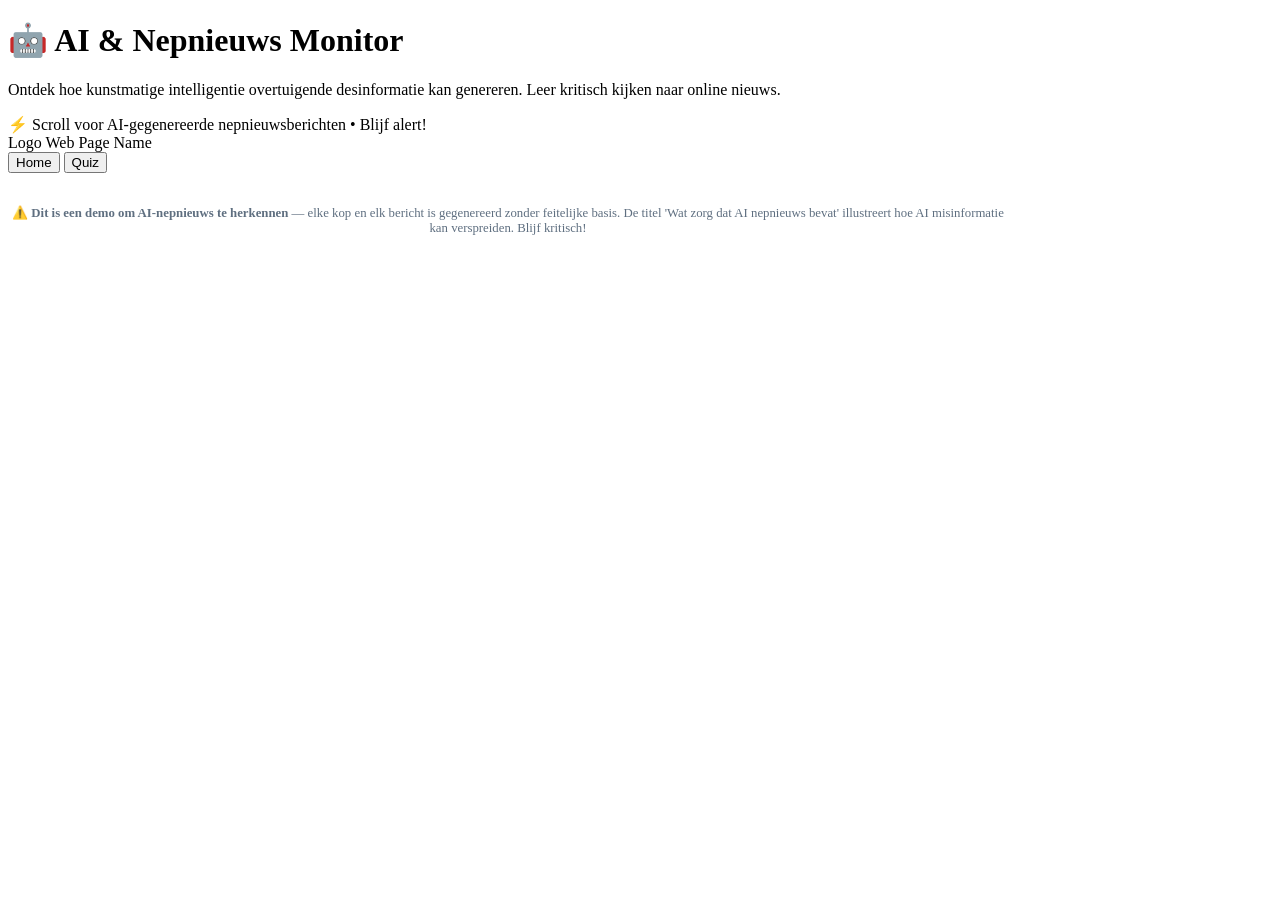
==== commit 99ee4b7b: "UpToDate File Versions geupload" ====
--- a/pages/AI-NepNieuws.html
+++ b/pages/AI-NepNieuws.html
@@ -1,7 +1,7 @@
 <!DOCTYPE html>
 <html lang="nl">
 <head>
-  <link rel="stylesheet" href="../assets/css/AI-NepNieuws.css">
+  <link rel="stylesheet" href="../wp-content/themes/ai&nepnieuws/assets/css/ai-nepnieuws.css">
   <meta charset="UTF-8">
   <meta name="viewport" content="width=device-width, initial-scale=1.0, user-scalable=yes">
   <title>AI Nepnieuws Monitor | Home - Hero Banner & Scroll Animaties</title>
@@ -37,6 +37,6 @@
   De titel 'Wat zorg dat AI nepnieuws bevat' illustreert hoe AI misinformatie kan verspreiden. Blijf kritisch!
 </div>
 
-<script src="../assets/javascript/AI-NepNieuws.js"></script>
+<script href="../wp-content/themes/ai&nepnieuws/assets/javascript/ai-nepnieuws.js"></script>
 </body>
 </html>
